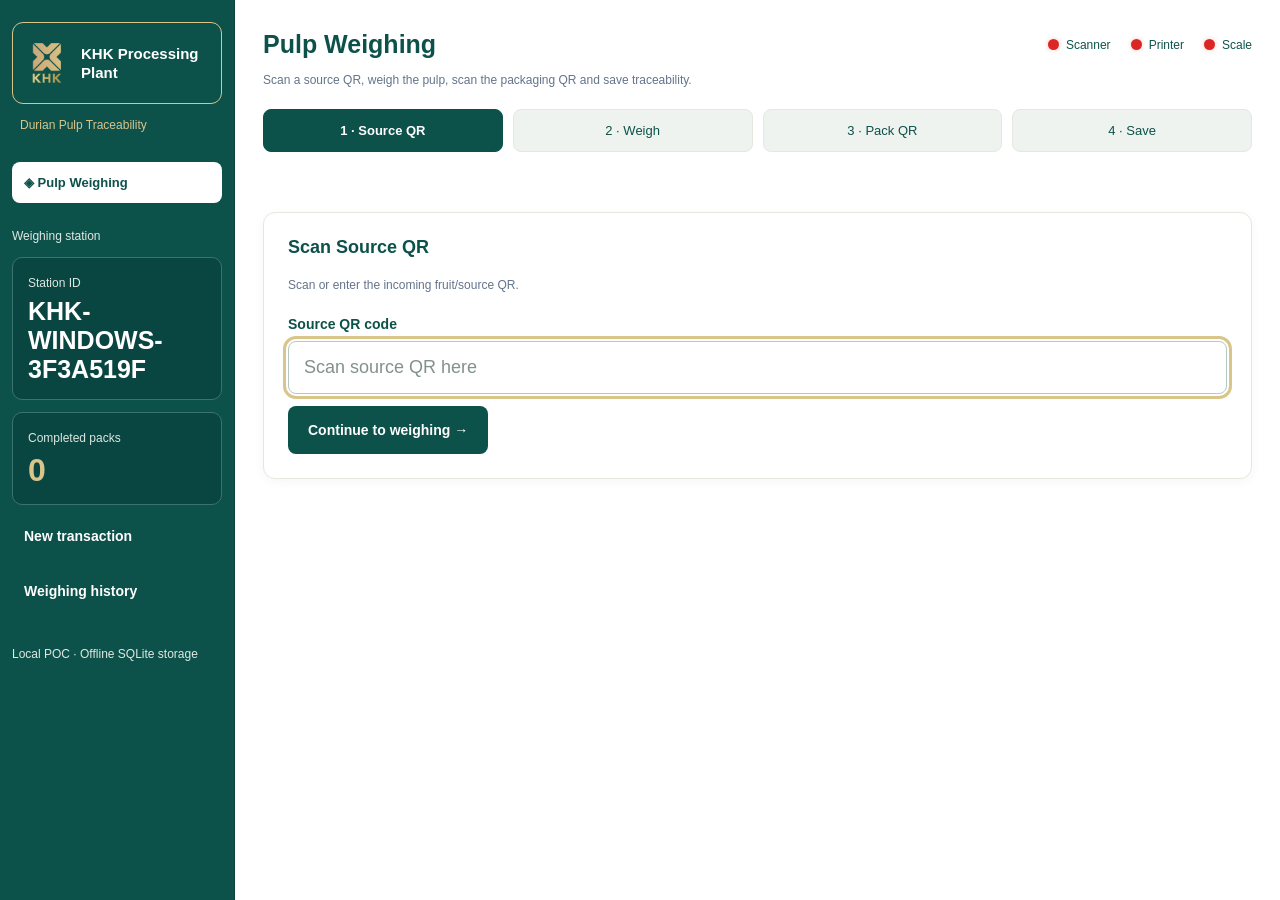
==== index.html @ db20b470 "Create index.html" ====
<!doctype html>
<html lang="en">

<head>
  <meta charset="utf-8">
  <meta name="viewport" content="width=device-width, initial-scale=1">

  <title>KHK Processing Plant — Cloud</title>

  <link rel="stylesheet"
        href="/static/css/cloudkiosk.css">

  <link rel="stylesheet"
        href="/static/css/cloudhardware_status.css">


  <script src="/static/js/cloudauth.js" defer></script>
  <script src="/static/js/cloudkiosk.js" defer></script>        
  <script src="/static/js/cloudkiosk.js" defer></script>

  
  <link rel="manifest"
        href="/static/cloudmanifest.json">

  <meta name="theme-color" content="#164A32">
</head>

<body>
<div class="shell">
  <aside class="sidebar">
    <div class="brand">
    <img
        src="/static/images/khk-logo.png"
        alt="KHK Logo"
        class="khk-logo"
    >
    <strong>KHK Processing Plant</strong>
</div>
    <p class="small">Durian Pulp Traceability</p>
    <div class="nav">◈ Pulp Weighing</div>
    <p class="small station-label">Weighing station</p>
    <div class="stat"><span class="small">Station ID</span><strong id="station">Detecting...</strong></div>
    <div class="stat production"><span class="small">Completed packs</span><strong id="count">0</strong></div>
    
    <button id="new" class="side-button">New transaction</button>
    <button id="showHistory" class="side-button">Weighing history</button>
    <p class="small sidebar-footer">Local POC · Offline SQLite storage</p>
  </aside>
  <main class="main">
    


    <div class="kiosk-topbar">
        <h1>Pulp Weighing</h1>

        <div class="hardware-inline">
            <div class="hardware-device">
                <span id="hwScanner" class="hardware-dot"></span>
                <span>Scanner</span>
                <span id="hwScannerDetail" hidden></span>
            </div>

            <div class="hardware-device">
                <span id="hwPrinter" class="hardware-dot"></span>
                <span>Printer</span>
                <span id="hwPrinterDetail" hidden></span>
            </div>

            <div class="hardware-device">
                <span id="hwScale" class="hardware-dot"></span>
                <span>Scale</span>
                <span id="hwScaleDetail" hidden></span>
            </div>
        </div>
    </div>

    <p class="small">Scan a source QR, weigh the pulp, scan the packaging QR and save traceability.</p>
    <nav class="steps" aria-label="Weighing steps">
      <span id="step1" class="active">1 · Source QR</span><span id="step2">2 · Weigh</span><span id="step3">3 · Pack QR</span><span id="step4">4 · Save</span>
    </nav>
    <div id="message" class="message" role="status" aria-live="polite"></div>
    <section id="sourcePanel" class="panel">
      <h2>Scan Source QR</h2><p class="small">Scan or enter the incoming fruit/source QR.</p>
      <label for="source">Source QR code</label><input id="source" maxlength="512" autocomplete="off" placeholder="Scan source QR here">
      <button id="toWeigh">Continue to weighing →</button>
    </section>
    <section id="weighPanel" class="panel hidden">
      <h2>Weigh Pulp</h2><p class="small">Simulated scale for interface testing. No hardware connected.</p>
      <div class="reading"><span id="reading">0</span><small> g</small></div>
      <p id="scaleStatus" class="small">Connecting to scale...</p><button id="capture">Capture weight →</button><button id="backSource" class="secondary">← Back</button>
    </section>
    <section id="packPanel" class="panel hidden">
      <h2>Scan Packaging QR</h2><p class="small">Scan the QR attached after packaging.</p>
      <div class="summary" id="summary"></div><label for="pack">Packaging QR code</label>
      <input id="pack" maxlength="512" autocomplete="off" placeholder="Scan packaging QR here">
      <button id="toSave">Review transaction →</button><button id="backWeigh" class="secondary">← Back</button>
    </section>
    <section id="savePanel" class="panel hidden">
      <h2>Confirm &amp; Save</h2><p class="small">Review before saving to the local SQLite database.</p>
      <div class="summary" id="review"></div><button id="save">Save traceability record</button><button id="backPack" class="secondary">← Back</button>
    </section>
    <section id="successPanel" class="panel hidden">
      <h2>Record saved locally ✓</h2><div class="summary" id="saved"></div><button id="next">Start next pack →</button>
    </section>
    <section id="historyPanel" class="panel hidden">
      <h2>Weighing History</h2><p class="small">Latest 100 records saved on this kiosk.</p>
      <input id="search" placeholder="Search source or packaging QR">
      <div class="table-wrap"><table><thead><tr><th>Time</th><th>Source QR</th><th>Weight</th><th>Packaging QR</th><th>Sync</th></tr></thead><tbody id="historyRows"></tbody></table></div>
      <button id="closeHistory" class="secondary">Back to weighing</button>
    </section>
  </main>
</div>
</body>
</html>
---- static/css/cloudkiosk.css ----
/* KHK Pulp Kiosk — green/gold/white corporate theme, 2026-11-11.
   Replaces kiosk.css. Do not load khk-duritech.css alongside this file. */
:root{font-family:'Segoe UI',Arial,sans-serif;--green:#0d514b;--green-hover:#17675e;--gold:#d9c48a;--cream:#f8f7f2;--white:#fff;--text:#164d49;--muted:#64748b;--line:#e5e8df;color:var(--text);background:var(--white)}
*{box-sizing:border-box}
body{margin:0;background:var(--white);color:var(--text)}
.shell{display:flex;min-height:100vh}
.sidebar{width:235px;flex-shrink:0;padding:22px 12px;background:var(--green);color:#fff;border-right:1px solid #0b443e}
.brand{font-size:15px;font-weight:700;line-height:1.3;padding:13px 12px;border:1px solid var(--gold);border-radius:11px;color:#fff}
.small{color:var(--muted);font-size:12px;line-height:1.5}
.sidebar .small{color:#e0e9e3}
.sidebar>.small:first-of-type{color:var(--gold);margin:12px 8px 28px}
.nav{margin-top:24px;padding:13px 12px;background:#fff;border-radius:8px;color:var(--green);font-size:13px;font-weight:700}
.main{width:min(1050px,100%);margin:0 auto;padding:30px 28px;min-width:0;background:#fff}
.main>h1{background:#fff;border:1px solid var(--line);border-radius:12px;padding:20px 20px 4px;margin:0;font-size:24px;color:var(--green)}
.main>h1+.small{border:1px solid var(--line);border-top:0;border-radius:0 0 12px 12px;padding:0 20px 20px;margin:-8px 0 18px;background:#fff}
.panel{background:#fff;border:1px solid var(--line);border-radius:12px;padding:24px;margin:22px 0;box-shadow:0 3px 12px rgba(0,0,0,.04)}
h1{margin:0 0 8px;font-size:25px;color:var(--green)}
h2{font-size:18px;margin:0 0 18px;color:var(--green)}
button{background:var(--green);color:#fff;border:0;border-radius:8px;padding:13px 20px;font:inherit;font-size:14px;font-weight:650;cursor:pointer;margin:12px 10px 0 0;min-height:48px}
button:hover{background:var(--green-hover)}button:disabled{opacity:.5;cursor:wait}
button:focus-visible,input:focus-visible{outline:3px solid var(--gold);outline-offset:2px}
.secondary{background:#edf4f0;color:var(--green);border:1px solid #b9d2c9}
.secondary:hover{background:#dcece5}
.side-button{display:block;width:100%;text-align:left;background:transparent;color:#fff;margin:7px 0 0;padding:13px 12px}
.side-button:hover{background:#17675e}
.stat{background:#0a4641;padding:15px;border-radius:10px;margin-top:12px;border:1px solid #39756e;color:#fff}
.stat .small{color:#dce7e1}
.stat strong{display:block;font-size:25px;margin-top:5px;color:#fff}
.station-label{margin-top:24px}.production strong{color:var(--gold);font-size:32px}.sidebar-footer{margin-top:30px}
.steps{display:flex;gap:10px;margin:20px 0 18px;flex-wrap:wrap}
.steps span{flex:1;min-width:120px;text-align:center;padding:13px 10px;background:#eef3ef;border:1px solid var(--line);border-radius:8px;color:var(--green);font-size:13px}
.steps .active{background:var(--green);color:#fff;font-weight:650;border-color:var(--green)}
label{display:block;margin:22px 0 9px;font-size:14px;font-weight:600;color:var(--green)}
input{width:100%;background:#fff;color:#1d3532;border:1px solid #b6c9c1;border-radius:8px;padding:15px;font:inherit;font-size:18px}
input::placeholder{color:#82918b}
.reading{background:#f8faf8;border:1px solid var(--line);border-radius:10px;text-align:center;padding:22px;font-size:80px;font-weight:700;color:var(--green)}
.reading small{font-size:24px;color:var(--muted)}
.summary{background:#f8faf8;border:1px solid var(--line);border-radius:10px;padding:20px;line-height:1.8;overflow-wrap:anywhere;color:#1d3532}
.message{min-height:20px;color:#b42318;font-size:14px}.message.ok{color:#16703c}
.hidden{display:none!important}
.table-wrap{overflow-x:auto}table{border-collapse:collapse;width:100%;font-size:14px}
th,td{padding:11px;text-align:left;border-bottom:1px solid var(--line);overflow-wrap:anywhere}
th{color:var(--green);background:#f8faf8}
@media(max-width:700px){.shell{flex-direction:column}.sidebar{width:100%;padding:15px}.nav{margin-top:12px}.main{padding:18px 14px}.steps span{min-width:90px}.reading{font-size:60px}}

/* Fix oversized KHK logo */

.sidebar img,
.sidebar .brand img,
.sidebar .khk-logo,
.sidebar .khk-sidebar-logo {
    width: 44px !important;
    height: 54px !important;
    max-width: 44px !important;
    max-height: 54px !important;
    object-fit: contain !important;
    flex-shrink: 0;
}

/* Keep logo and title aligned */
.sidebar .brand,
.sidebar .khk-sidebar-brand {
    display: flex;
    align-items: center;
    gap: 12px;
}

/* Prevent logo container from expanding */
.sidebar .brand img {
    display: block;
}
---- static/css/cloudhardware_status.css ----
/* Stage 2.7 - Hardware Connection Indicators */
/* Horizontal layout at top-right of kiosk */

.kiosk-topbar {
    display: flex;
    justify-content: space-between;
    align-items: center;
    gap: 20px;
    flex-wrap: wrap;
}

.kiosk-topbar h1 {
    margin: 0;
}

/* Hardware indicators container */
.hardware-inline {
    display: flex;
    align-items: center;
    gap: 20px;
    margin-left: auto;
}

/* Individual hardware device */
.hardware-device {
    display: flex;
    align-items: center;
    gap: 7px;
    font-size: 12px;
    white-space: nowrap;
    color: #0d554d;
}

/* Connection indicator light */
.hardware-dot {
    display: inline-block;
    width: 11px;
    height: 11px;
    min-width: 11px;
    border-radius: 50%;
    background-color: #dc2626;
    flex-shrink: 0;
}

/* Connected - Green */
.hardware-dot[data-status="connected"] {
    background-color: #16a34a;
    box-shadow: 0 0 5px rgba(22, 163, 74, 0.35);
}

/* Disconnected - Red */
.hardware-dot[data-status="disconnected"] {
    background-color: #dc2626;
    box-shadow: 0 0 5px rgba(220, 38, 38, 0.25);
}

/* Hide technical details */
.hardware-device [id$="Detail"] {
    display: none;
}

/* Smaller screens */
@media (max-width: 850px) {
    .kiosk-topbar {
        align-items: flex-start;
    }

    .hardware-inline {
        flex-wrap: wrap;
        gap: 12px;
    }
}
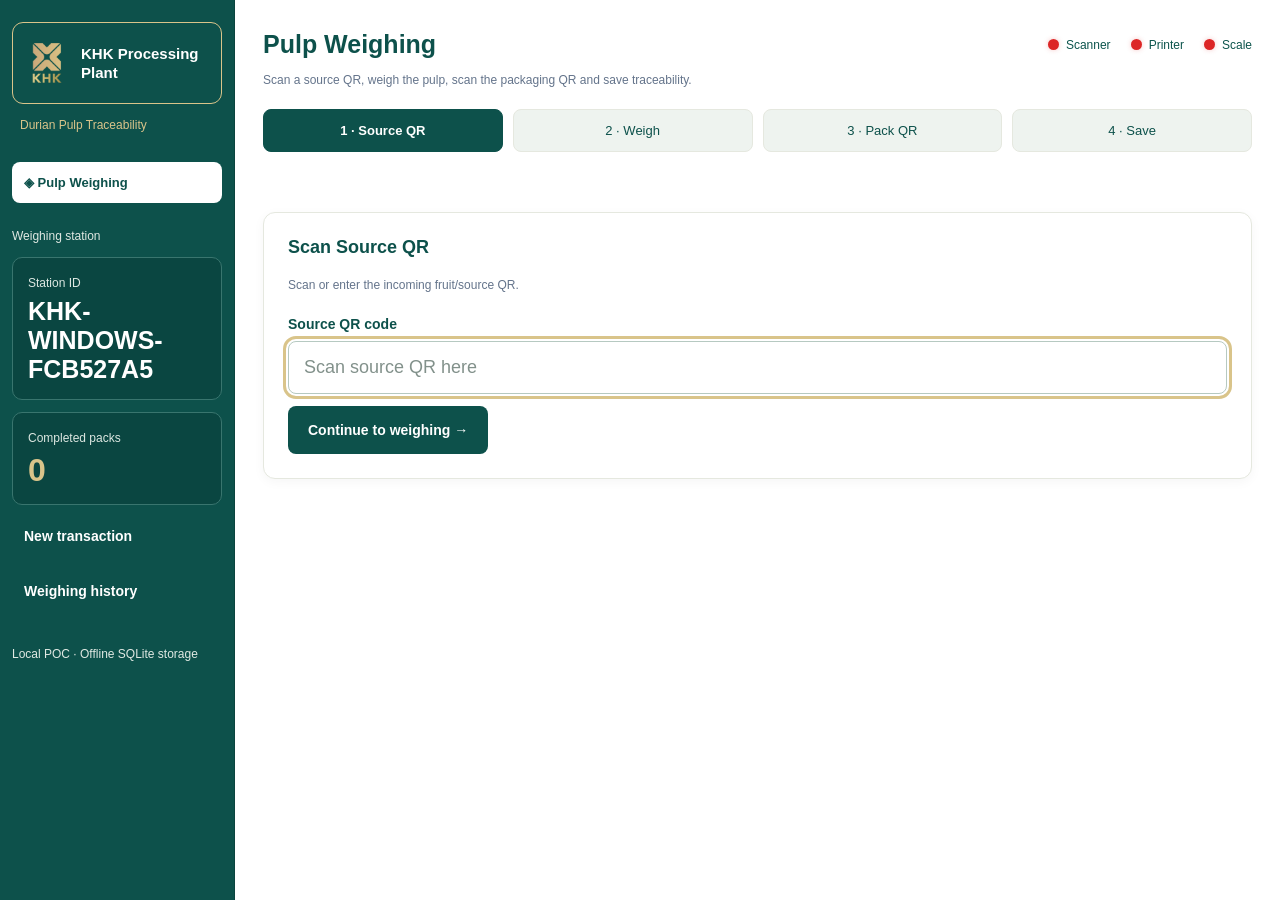
==== commit 428549cc: "Test GitHub integration" ====
--- a/index.html
+++ b/index.html
@@ -1,3 +1,5 @@
+
+<!-- KHK Processing Plant - GitHub Connected -->
 <!doctype html>
 <html lang="en">
 
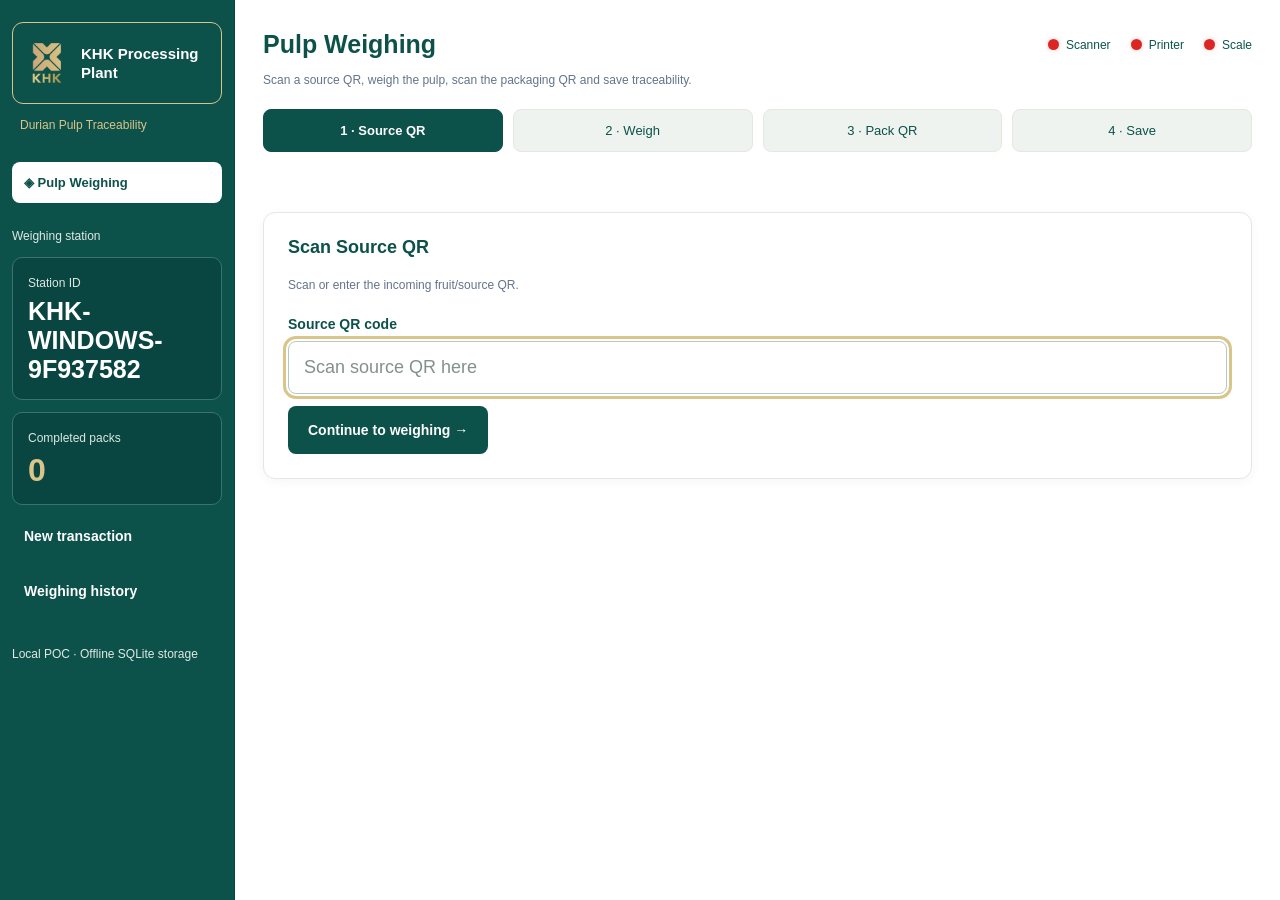
==== commit dfc07020: "Fix GitHub Pages asset paths" ====
--- a/index.html
+++ b/index.html
@@ -10,19 +10,19 @@
   <title>KHK Processing Plant — Cloud</title>
 
   <link rel="stylesheet"
-        href="/static/css/cloudkiosk.css">
+        href="static/css/cloudkiosk.css">
 
   <link rel="stylesheet"
-        href="/static/css/cloudhardware_status.css">
+        href="static/css/cloudhardware_status.css">
 
 
-  <script src="/static/js/cloudauth.js" defer></script>
-  <script src="/static/js/cloudkiosk.js" defer></script>        
-  <script src="/static/js/cloudkiosk.js" defer></script>
+  <script src="static/js/cloudauth.js" defer></script>
+  <script src="static/js/cloudkiosk.js" defer></script>        
+  <script src="static/js/cloudkiosk.js" defer></script>
 
   
   <link rel="manifest"
-        href="/static/cloudmanifest.json">
+        href="static/cloudmanifest.json">
 
   <meta name="theme-color" content="#164A32">
 </head>
@@ -32,7 +32,7 @@
   <aside class="sidebar">
     <div class="brand">
     <img
-        src="/static/images/khk-logo.png"
+        src="static/images/khk-logo.png"
         alt="KHK Logo"
         class="khk-logo"
     >
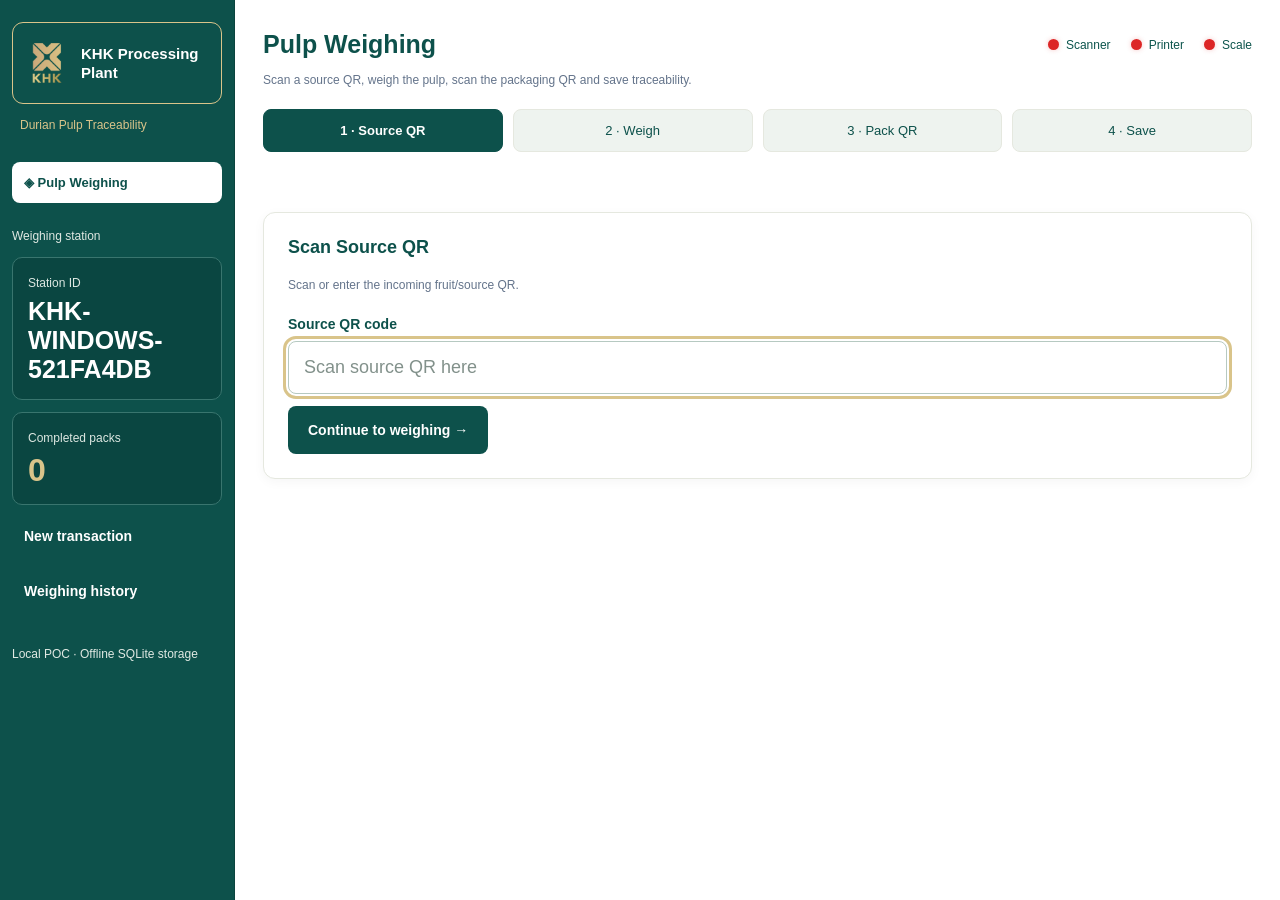
==== commit 8c587970: "Enable GitHub Pages offline service worker" ====
--- a/index.html
+++ b/index.html
@@ -16,9 +16,8 @@
         href="static/css/cloudhardware_status.css">
 
 
-  <script src="static/js/cloudauth.js" defer></script>
-  <script src="static/js/cloudkiosk.js" defer></script>        
-  <script src="static/js/cloudkiosk.js" defer></script>
+<script src="static/js/cloudauth.js" defer></script>
+<script src="static/js/cloudkiosk.js" defer></script>
 
   
   <link rel="manifest"
@@ -110,7 +109,34 @@
       <div class="table-wrap"><table><thead><tr><th>Time</th><th>Source QR</th><th>Weight</th><th>Packaging QR</th><th>Sync</th></tr></thead><tbody id="historyRows"></tbody></table></div>
       <button id="closeHistory" class="secondary">Back to weighing</button>
     </section>
+ 
   </main>
 </div>
+
+<script>
+  if ('serviceWorker' in navigator) {
+    window.addEventListener('load', async () => {
+      try {
+        const registration =
+          await navigator.serviceWorker.register(
+            './cloudsw.js',
+            { scope: './' }
+          );
+
+        console.log(
+          'KHK Cloud Service Worker registered:',
+          registration.scope
+        );
+      } catch (error) {
+        console.error(
+          'KHK Cloud Service Worker registration failed:',
+          error
+        );
+      }
+    });
+  }
+</script>
+
 </body>
 </html>
+
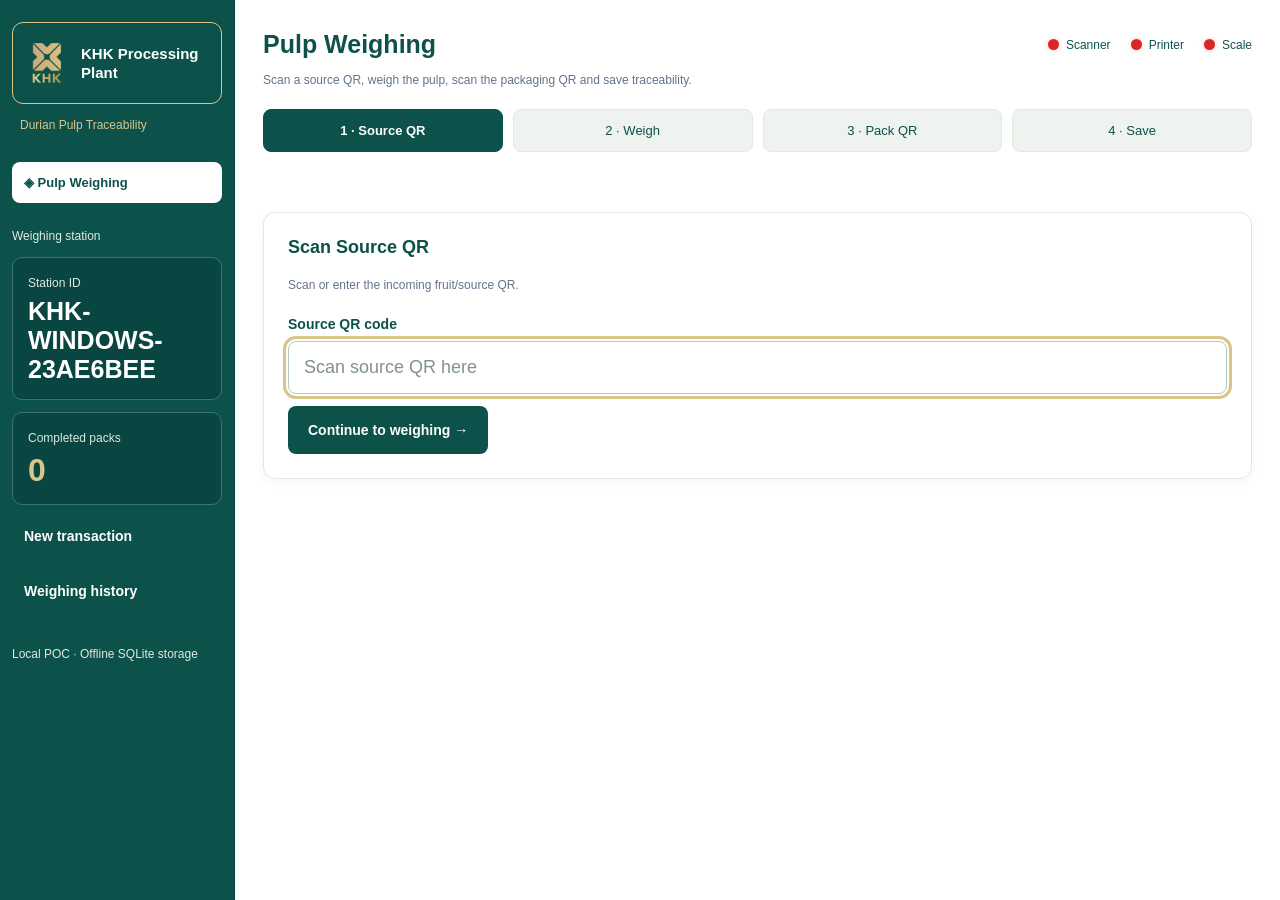
==== commit 962578d2: "Test development" ====
--- a/index.html
+++ b/index.html
@@ -1,5 +1,5 @@
 
-<!-- KHK Processing Plant - GitHub Connected -->
+<!-- KHK Processing Plant - Test -->
 <!doctype html>
 <html lang="en">
 
